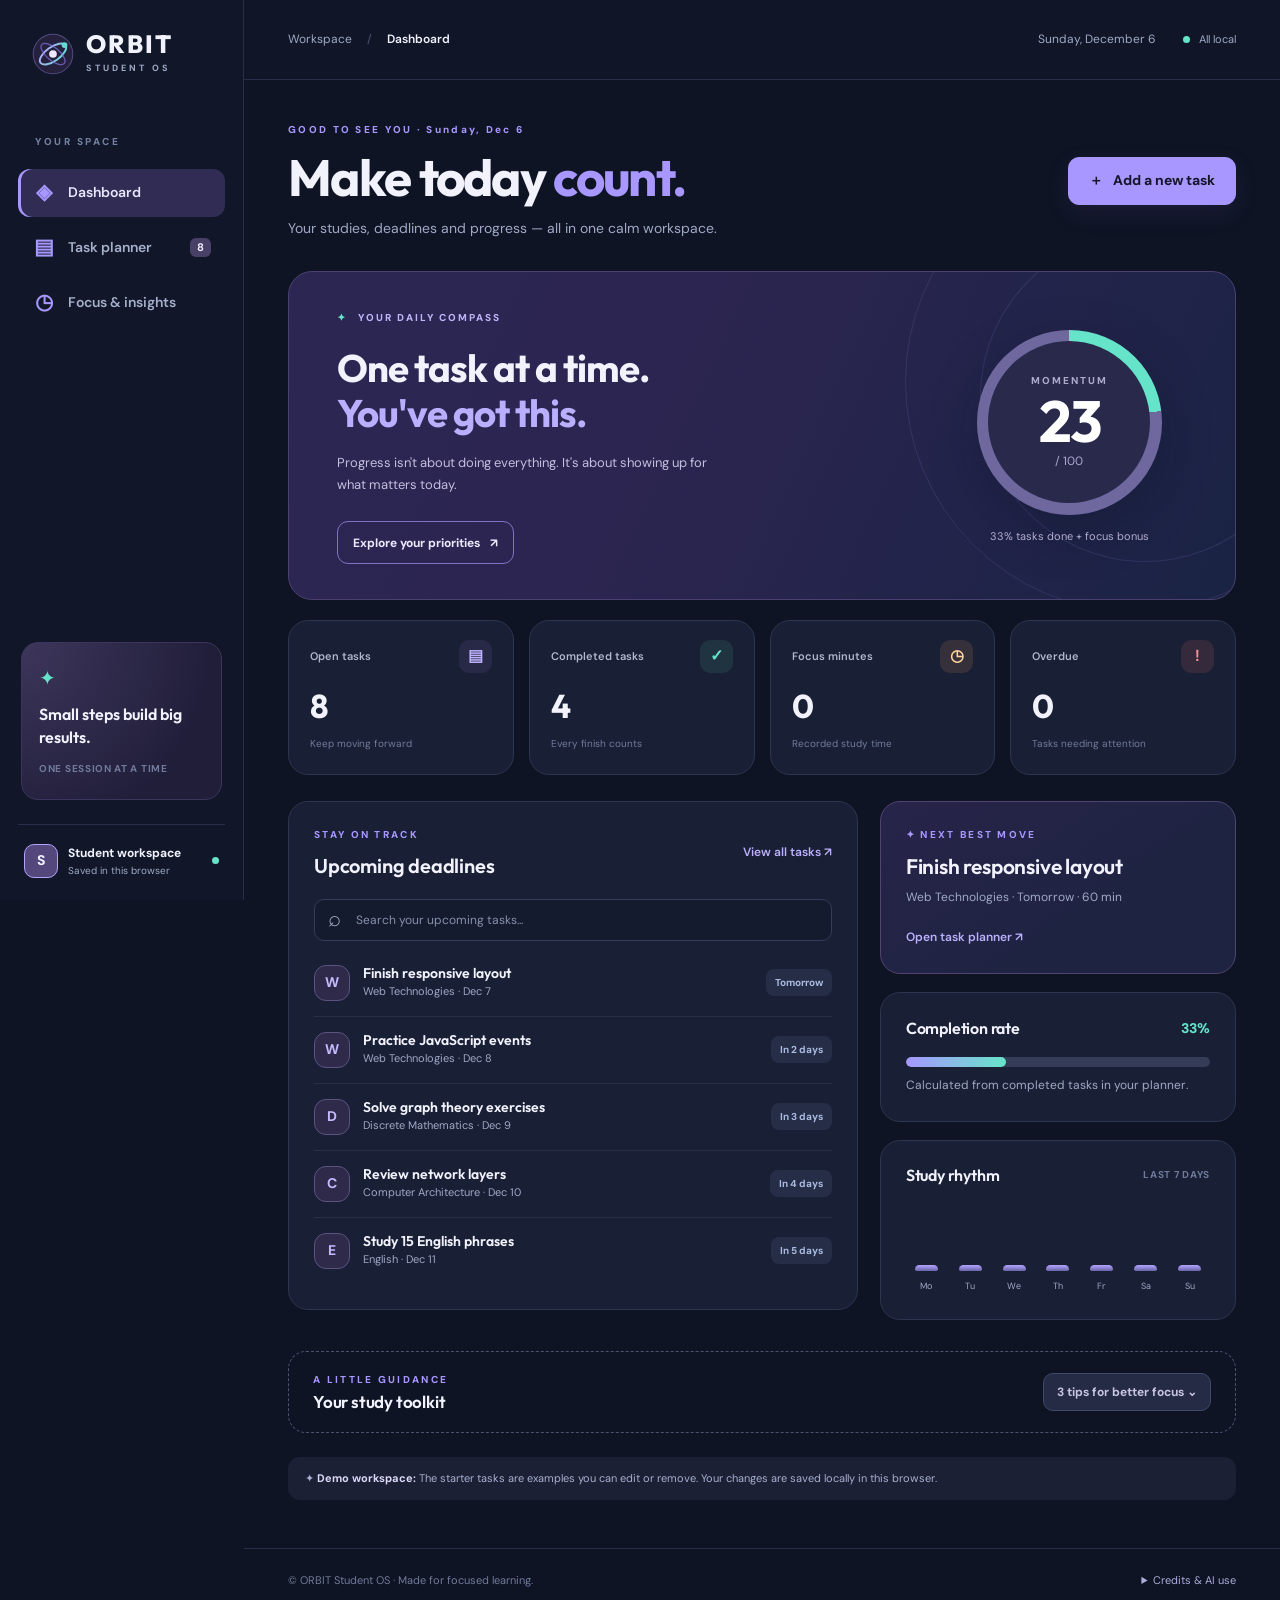
==== index.html @ 2692228f "Initial ORBIT Student OS working version" ====
<!DOCTYPE html>
<html lang="en">
<head>
  <meta charset="UTF-8">
  <meta name="viewport" content="width=device-width, initial-scale=1.0">
  <meta name="description" content="Your personal study dashboard and upcoming deadlines.">
  <title>Dashboard · ORBIT Student OS</title>
  <link rel="icon" href="images/orbit-logo.svg" type="image/svg+xml">
  <link rel="preconnect" href="https://cdn.jsdelivr.net">
  <link href="https://cdn.jsdelivr.net/npm/bootstrap@5.3.3/dist/css/bootstrap.min.css" rel="stylesheet">
  <link rel="stylesheet" href="css/style.css">
</head>
<body data-page="dashboard">
  <div class="app-layout">
    <aside class="sidebar" aria-label="Application sidebar">
      <a class="brand-lockup" href="index.html"><img src="images/orbit-logo.svg" alt="ORBIT planet logo" width="48" height="48"><span><strong>ORBIT</strong><small>STUDENT OS</small></span></a>
      <div class="sidebar-section-label">YOUR SPACE</div>
      <nav aria-label="Main navigation" class="sidebar-nav"><a href="index.html" class="sidebar-link active" aria-current="page"><span class="nav-glyph" aria-hidden="true">◈</span><span>Dashboard</span></a>
<a href="planner.html" class="sidebar-link " ><span class="nav-glyph" aria-hidden="true">▤</span><span>Task planner</span><span class="nav-count" id="navTaskCount">0</span></a>
<a href="focus.html" class="sidebar-link " ><span class="nav-glyph" aria-hidden="true">◷</span><span>Focus & insights</span></a></nav>
      <div class="sidebar-bottom">
        <div class="sidebar-quote"><span class="quote-symbol">✦</span><p>Small steps build big results.</p><span class="muted-tiny">ONE SESSION AT A TIME</span></div>
        <div class="sidebar-user"><span class="avatar">S</span><span><strong>Student workspace</strong><small>Saved in this browser</small></span><span class="online-dot" aria-label="Local workspace"></span></div>
      </div>
    </aside>
    <div class="main-panel">
      <header class="topbar">
        <div class="topbar-breadcrumb">Workspace <span class="breadcrumb-separator">/</span> <strong>Dashboard</strong></div>
        <div class="topbar-right"><span class="topbar-date" id="currentDate"></span><span class="status-dot" aria-hidden="true"></span><span class="status-label">All local</span></div>
      </header>
      <main class="content-shell" id="mainContent">
        
<section class="welcome-row" aria-label="Welcome">
  <div><p class="eyebrow">GOOD TO SEE YOU · <span id="welcomeDate"></span></p><h1>Make today <em>count.</em></h1><p class="section-intro">Your studies, deadlines and progress — all in one calm workspace.</p></div>
  <a class="primary-link" href="planner.html"><span aria-hidden="true">＋</span> Add a new task</a>
</section>
<section class="hero-panel" aria-label="Study momentum">
  <div class="hero-orbit hero-orbit-one" aria-hidden="true"></div><div class="hero-orbit hero-orbit-two" aria-hidden="true"></div>
  <div class="hero-left"><div class="hero-kicker"><span class="tiny-star">✦</span> YOUR DAILY COMPASS</div><h2>One task at a time.<br><span>You've got this.</span></h2><p>Progress isn't about doing everything. It's about showing up for what matters today.</p><a href="#upcomingTasks" class="outline-link js-smooth-scroll" data-target="upcomingTasks">Explore your priorities <span aria-hidden="true">↗</span></a></div>
  <div class="hero-right"><div class="ring-outer" id="momentumRing"><div class="ring-inner"><span class="ring-label">MOMENTUM</span><strong id="momentumText">0</strong><span class="ring-suffix">/ 100</span></div></div><span class="hero-hint" id="momentumCaption">Based on your progress</span></div>
</section>
<section class="stat-grid" aria-label="Study overview">
  <div class="stat-card"><div class="stat-header"><span>Open tasks</span><span class="stat-icon lilac">▤</span></div><strong id="statPending">0</strong><small>Keep moving forward</small></div>
  <div class="stat-card"><div class="stat-header"><span>Completed tasks</span><span class="stat-icon mint">✓</span></div><strong id="statComplete">0</strong><small>Every finish counts</small></div>
  <div class="stat-card"><div class="stat-header"><span>Focus minutes</span><span class="stat-icon peach">◷</span></div><strong id="statMinutes">0</strong><small>Recorded study time</small></div>
  <div class="stat-card"><div class="stat-header"><span>Overdue</span><span class="stat-icon coral">!</span></div><strong id="statOverdue">0</strong><small>Tasks needing attention</small></div>
</section>
<div class="dashboard-grid">
  <section class="panel upcoming-panel" id="upcomingTasks"><div class="panel-heading"><div><p class="eyebrow">STAY ON TRACK</p><h2>Upcoming deadlines</h2></div><a href="planner.html" class="text-link">View all tasks ↗</a></div>
    <label for="dashboardSearch" class="visually-hidden">Search upcoming tasks</label><div class="search-wrap"><span aria-hidden="true">⌕</span><input id="dashboardSearch" type="search" placeholder="Search your upcoming tasks..." autocomplete="off"></div>
    <div class="upcoming-list" id="upcomingList" aria-live="polite"></div>
  </section>
  <div class="dashboard-right">
    <section class="panel recommendation-panel"><p class="eyebrow">✦ NEXT BEST MOVE</p><h2 id="recommendationTitle">Choose your next step</h2><p id="recommendationMeta">Your next priority will appear here.</p><a href="planner.html" class="quiet-link">Open task planner ↗</a></section>
    <section class="panel progress-panel"><div class="panel-heading compact"><h2>Completion rate</h2><span id="completionText" class="accent-text">0%</span></div><div class="meter" role="progressbar" aria-label="Percentage of completed tasks" aria-valuemin="0" aria-valuemax="100" aria-valuenow="0"><div class="meter-fill" id="completionBar"></div></div><p class="helper-text">Calculated from completed tasks in your planner.</p></section>
    <section class="panel weekly-panel"><div class="panel-heading compact"><h2>Study rhythm</h2><span class="muted-tiny">LAST 7 DAYS</span></div><div class="week-activity" id="weekActivity" aria-label="Focus minutes in the past seven days"></div></section>
  </div>
</div>
<section class="tip-section"><div><p class="eyebrow">A LITTLE GUIDANCE</p><h2>Your study toolkit</h2></div><button type="button" class="subtle-button js-tips-toggle" aria-controls="dashboardTips" aria-expanded="false">3 tips for better focus <span aria-hidden="true">⌄</span></button><div class="tips-panel" id="dashboardTips" hidden><p>01 · Choose the most urgent task, not the easiest.</p><p>02 · Work in focused blocks; take short breaks between them.</p><p>03 · Mark tasks complete — the momentum score will change.</p></div></section>
<div class="demo-note">✦ <strong>Demo workspace:</strong> The starter tasks are examples you can edit or remove. Your changes are saved locally in this browser.</div>

      </main>
      <footer class="site-footer">
        <span>© ORBIT Student OS · Made for focused learning.</span>
        <details class="credits"><summary>Credits &amp; AI use</summary><p>Project designed and developed with assistance from ChatGPT (OpenAI). Uses Bootstrap 5 (MIT), jQuery 3.6.1 (MIT), and an original ORBIT SVG logo. All task examples are demo data. No user information is sent to a server.</p></details>
      </footer>
    </div>
  </div>
  <div id="globalToast" class="global-toast" role="status" aria-live="polite" hidden></div>
  <script src="vendor/jquery.min.js"></script>
  <script src="js/data.js"></script>
  <script src="js/storage.js"></script>
  <script src="js/effects.js"></script>
  <script src="js/app.js"></script>
</body>
</html>
---- css/style.css ----
/* ORBIT / Student OS
   Original visual design. Bootstrap provides form component structure, ORBIT styles the UI.
*/
@import url('https://fonts.googleapis.com/css2?family=DM+Sans:wght@400;500;600;700&family=Outfit:wght@400;500;600;700;800&display=swap');
:root {
  --bg: #0f1424; --sidebar: #111729; --surface: #191f34; --surface-2:#202740;
  --line: #2d3550; --line-soft: #272f48; --text:#f1f2fc; --muted:#9fa9c5;
  --muted-2:#707b9b; --lilac:#a797ff; --lilac-2:#7765de; --mint:#66e4c9;
  --coral:#ff939c; --gold:#ffd39d; --blue:#87bcff; --radius:20px;
}
* { box-sizing: border-box; }
html { scroll-behavior: auto; }
body { margin:0; min-width:0; background:var(--bg); color:var(--text); font-family:'DM Sans','Segoe UI',sans-serif; font-size:14px; line-height:1.55; }
button,input,select,textarea { font:inherit; }
button { cursor:pointer; }
button:disabled { cursor:not-allowed; opacity:.5; }
a { color:inherit; }
a:hover { color:var(--lilac); }
a,button,input,select,textarea,summary { -webkit-tap-highlight-color:transparent; }
:focus-visible { outline:3px solid var(--mint) !important; outline-offset:3px !important; }
[hidden] { display:none !important; }
.app-layout { display:grid; grid-template-columns:244px minmax(0,1fr); min-height:100vh; }
.sidebar { position:sticky; top:0; height:100vh; background:var(--sidebar); border-right:1px solid var(--line-soft); display:flex; flex-direction:column; padding:31px 18px 22px; z-index:10; }
.brand-lockup { display:flex; align-items:center; gap:10px; color:var(--text); text-decoration:none; padding:0 12px; }
.brand-lockup img { display:block; width:46px; height:46px; }
.brand-lockup strong { display:block; font:800 25px/1 'Outfit','Segoe UI',sans-serif; letter-spacing:2px; }
.brand-lockup small { display:block; font:700 9px/1.6 'DM Sans',sans-serif; letter-spacing:3px; color:var(--muted); margin-top:4px; }
.sidebar-section-label { color:#7380a0; font-size:10px; font-weight:800; letter-spacing:2.5px; padding:0 17px; margin:57px 0 19px; }
.sidebar-nav { display:flex; flex-direction:column; gap:7px; }
.sidebar-link { width:100%; padding:13px 14px; display:flex; gap:12px; align-items:center; text-decoration:none; border-radius:12px; color:#a6afcb; font-weight:600; transition:color .2s,background .2s; min-height:48px; }
.sidebar-link:hover { background:#20263c; color:var(--text); }
.sidebar-link.active { background:#302c53; color:#ebe6ff; box-shadow:inset 3px 0 0 var(--lilac); }
.nav-glyph { width:24px; font-size:21px; line-height:1; text-align:center; color:var(--lilac); flex-shrink:0; }
.nav-count { margin-left:auto; padding:1px 7px; border-radius:6px; background:#484066; color:#f3efff; font-size:11px; font-weight:700; }
.sidebar-bottom { margin-top:auto; }
.sidebar-quote { border:1px solid #3b355e; background:radial-gradient(circle at 0 0,#3d365b 0, #211e3a 75%); border-radius:17px; padding:20px 17px; margin:0 3px 24px; }
.quote-symbol { font-size:20px; color:var(--mint); }
.sidebar-quote p { margin:9px 0; max-width:145px; font:600 16px/1.4 'Outfit',sans-serif; }
.muted-tiny { color:var(--muted-2); font-size:10px; font-weight:700; letter-spacing:.7px; }
.sidebar-user { display:flex; align-items:center; gap:10px; border-top:1px solid var(--line-soft); padding:19px 6px 0; }
.sidebar-user strong { display:block; font-size:12px; color:var(--text); }
.sidebar-user small { display:block; font-size:10px; color:var(--muted); }
.avatar { flex:0 0 34px; width:34px; height:34px; display:grid; place-items:center; border:1px solid #b2a4fd; border-radius:10px; background:#53477c; font-weight:800; }
.online-dot,.status-dot { width:7px; height:7px; background:var(--mint); border-radius:50%; display:inline-block; }
.online-dot { margin-left:auto; }
.main-panel { display:flex; flex-direction:column; min-width:0; }
.topbar { height:80px; min-height:80px; padding:0 44px; display:flex; align-items:center; justify-content:space-between; gap:20px; border-bottom:1px solid var(--line-soft); background:#101627; }
.topbar-breadcrumb { color:var(--muted); font-size:12px; white-space:nowrap; }
.topbar-breadcrumb strong { color:var(--text); font-weight:600; }
.breadcrumb-separator { margin:0 12px; color:#4e5674; }
.topbar-right { display:flex; align-items:center; gap:9px; color:var(--muted); font-size:12px; white-space:nowrap; }
.topbar-date { margin-right:18px; }
.status-label { font-size:11px; }
.content-shell { padding:42px 44px 48px; width:100%; max-width:1520px; margin:0 auto; flex:1; min-width:0; }
.site-footer { border-top:1px solid var(--line-soft); padding:23px 44px 32px; color:var(--muted-2); font-size:11px; display:flex; justify-content:space-between; align-items:start; gap:24px; }
.credits { max-width:350px; text-align:right; color:var(--muted); }
.credits summary { cursor:pointer; color:#afabdc; }
.credits p { margin:8px 0 0; line-height:1.7; }
h1,h2,h3,h4 { font-family:'Outfit','Segoe UI',sans-serif; }
h1 { font-size:clamp(35px,4vw,51px); letter-spacing:-1.7px; line-height:1.1; font-weight:700; margin:0 0 13px; }
h1 em { font-style:normal; color:var(--lilac); }
h2 { font-size:20px; letter-spacing:-.2px; font-weight:600; margin:0; }
h3 { font-size:16px; }
p { margin-top:0; }
.eyebrow { margin:0 0 12px; color:var(--lilac); font-size:10px; font-weight:800; letter-spacing:2.3px; line-height:1.5; }
.section-intro { color:var(--muted); font-size:14px; max-width:510px; margin:0; }
.welcome-row,.page-heading { display:flex; gap:22px; justify-content:space-between; align-items:center; margin-bottom:31px; }
.primary-link,.secondary-link,.outline-link,.secondary-button { min-height:43px; display:inline-flex; align-items:center; justify-content:center; gap:10px; border-radius:11px; font-weight:700; text-decoration:none; transition:background .17s,transform .17s,border-color .17s; }
.primary-link { background:var(--lilac); color:#15142a; padding:12px 20px; border:1px solid var(--lilac); box-shadow:0 8px 25px #7051c31f; white-space:nowrap; }
.primary-link:hover { background:#c2b8ff; color:#17142b; transform:translateY(-1px); }
.button-as-link { font-size:14px; }
.secondary-link { background:#232944; border:1px solid #3c4465; padding:11px 18px; color:#dad4ff; white-space:nowrap; }
.secondary-link:hover { background:#343052; color:var(--text); }
.hero-panel { position:relative; overflow:hidden; border:1px solid #4c4072; border-radius:24px; background:linear-gradient(115deg,#2c2652 0%,#2c2551 38%,#1a2344 100%); min-height:306px; display:flex; align-items:center; justify-content:space-between; padding:38px 56px 35px 48px; isolation:isolate; }
.hero-orbit { position:absolute; border:1px solid #a391f523; border-radius:50%; pointer-events:none; z-index:-1; }
.hero-orbit-one { width:460px; height:460px; right:-130px; top:-120px; }
.hero-orbit-two { width:330px; height:330px; right:-75px; top:-40px; transform:rotate(35deg); }
.hero-kicker { color:#bfb4fa; font-size:10px; font-weight:800; letter-spacing:2px; margin-bottom:21px; }
.tiny-star { color:var(--mint); margin-right:7px; }
.hero-left { max-width:550px; padding-right:20px; }
.hero-left h2 { font-size:clamp(27px,3vw,41px); line-height:1.17; letter-spacing:-1px; font-weight:700; }
.hero-left h2 span { color:#baafff; }
.hero-left p { max-width:390px; color:#c4bfdf; margin:16px 0 25px; font-size:13px; line-height:1.7; }
.outline-link { border:1px solid #8071c3; padding:10px 15px; color:#eee9ff; font-size:12px; }
.outline-link:hover { border-color:#c2b8ff; background:#ffffff13; color:white; }
.hero-right { display:flex; flex-direction:column; align-items:center; gap:13px; min-width:220px; }
.ring-outer { --progress:0%; width:185px; aspect-ratio:1; border-radius:50%; display:grid; place-items:center; background:conic-gradient(var(--mint) var(--progress), #6f689f 0); box-shadow:0 16px 50px #080e2145; }
.ring-inner { background:#28294b; width:162px; aspect-ratio:1; border-radius:50%; display:flex; flex-direction:column; align-items:center; justify-content:center; }
.ring-label { font-size:10px; letter-spacing:2px; font-weight:800; color:#adaaca; }
.ring-inner strong { font:700 58px/1.1 'Outfit',sans-serif; letter-spacing:-2px; color:#fff; }
.ring-suffix { font-size:12px; color:#aca7cf; }
.hero-hint { color:#b2adcf; font-size:11px; text-align:center; }
.stat-grid { display:grid; grid-template-columns:repeat(4,minmax(0,1fr)); gap:15px; margin:20px 0 26px; }
.stat-card,.panel,.mini-stat { border:1px solid var(--line); background:var(--surface); border-radius:var(--radius); }
.stat-card { padding:19px 21px 20px; min-height:147px; }
.stat-header { color:#b0b7ce; display:flex; justify-content:space-between; align-items:center; gap:8px; font-size:11px; font-weight:600; }
.stat-icon { flex:0 0 33px; width:33px; height:33px; border-radius:10px; display:grid; place-items:center; font-size:16px; }
.stat-icon.lilac { color:#beb2ff; background:#53457842; }
.stat-icon.mint { color:var(--mint); background:#326c6145; }
.stat-icon.peach { color:var(--gold); background:#7759474f; }
.stat-icon.coral { color:var(--coral); background:#77454c4b; }
.stat-card strong { display:block; font:700 33px/1.2 'Outfit',sans-serif; margin:14px 0 5px; }
.stat-card small { color:var(--muted-2); font-size:10px; }
.dashboard-grid { display:grid; grid-template-columns:minmax(0,1.6fr) minmax(265px,1fr); gap:22px; align-items:start; }
.panel { padding:25px; min-width:0; }
.panel-heading { display:flex; justify-content:space-between; gap:15px; align-items:center; margin-bottom:21px; }
.panel-heading.compact { margin-bottom:17px; }
.panel-heading.compact h2 { font-size:16px; }
.text-link,.quiet-link { color:#bcb0ff; font-size:12px; font-weight:600; text-decoration:none; white-space:nowrap; }
.text-link:hover,.quiet-link:hover { color:#e4ddff; }
.search-wrap { position:relative; margin-bottom:9px; }
.search-wrap span { position:absolute; top:9px; left:14px; font-size:22px; color:var(--muted); line-height:1; }
.search-wrap input { background:#141b2e; border:1px solid #333d5a; color:var(--text); border-radius:10px; height:42px; width:100%; padding:0 14px 0 41px; outline:none; font-size:12px; }
.search-wrap input::placeholder { color:#8690ac; }
.search-wrap input:focus { border-color:var(--lilac); }
.upcoming-row { display:flex; align-items:center; gap:13px; padding:15px 0; border-bottom:1px solid var(--line-soft); }
.upcoming-row:last-child { border-bottom:none; }
.upcoming-symbol { flex:0 0 36px; height:36px; border:1px solid #5b5382; background:#302a4a; color:#c5baff; border-radius:12px; display:grid; place-items:center; font-weight:700; }
.upcoming-copy { flex:1; min-width:0; }
.upcoming-name { margin:0 0 1px; font-size:14px; font-weight:600; overflow-wrap:anywhere; }
.upcoming-meta { margin:0; font-size:11px; color:var(--muted); }
.due-pill { flex-shrink:0; color:#acbce1; background:#252d47; font-size:10px; padding:6px 9px; border-radius:8px; font-weight:700; white-space:nowrap; }
.due-pill.due-soon { color:#ffd0b4; background:#4d3541; }
.dashboard-right { display:grid; gap:18px; }
.recommendation-panel { background:linear-gradient(145deg,#27244a,#1d2340 76%); border-color:#514370; }
.recommendation-panel h2 { font-size:21px; overflow-wrap:anywhere; }
.recommendation-panel p:not(.eyebrow) { margin:9px 0 20px; color:var(--muted); font-size:12px; }
.accent-text { color:var(--mint); font-weight:800; }
.meter { height:10px; width:100%; background:#353c58; border-radius:12px; overflow:hidden; }
.meter-fill { height:100%; background:linear-gradient(90deg,var(--lilac),var(--mint)); width:0; border-radius:12px; transition:width .35s; }
.helper-text { color:var(--muted); font-size:12px; line-height:1.65; margin:9px 0 0; }
.week-activity { display:flex; align-items:end; height:92px; gap:11px; padding:6px 4px 0; }
.week-column { display:flex; align-items:center; justify-content:end; flex-direction:column; flex:1; height:100%; gap:9px; min-width:0; }
.week-bar { background:linear-gradient(180deg,#b3a4ff,#6b64a8); width:min(23px,100%); border-radius:5px 5px 2px 2px; min-height:6px; flex-shrink:0; }
.week-label { font-size:9px; color:var(--muted); }
.tip-section { margin:31px 0 0; border:1px dashed #4d5275; padding:20px 24px; border-radius:18px; display:flex; flex-wrap:wrap; justify-content:space-between; align-items:center; gap:15px; }
.tip-section h2 { font-size:17px; }
.tip-section .eyebrow { margin-bottom:5px; }
.subtle-button,.ghost-button { border:1px solid #40496a; color:#c7c5df; background:#252b45; border-radius:10px; padding:9px 13px; font-size:12px; font-weight:700; }
.subtle-button:hover,.ghost-button:hover { background:#363b5b; color:var(--text); border-color:#6f6797; }
.tips-panel { display:none; flex:1 0 100%; border-top:1px solid var(--line); padding-top:14px; color:var(--muted); }
.tips-panel p { margin:4px 0; font-size:12px; }
.demo-note { color:#a8afd0; background:#1b2034; border-radius:12px; font-size:11px; padding:13px 17px; margin-top:24px; }
.demo-note strong { color:#dcd8fa; }
/* Planner */
.page-heading { margin-bottom:29px; }
.mini-stat-grid { display:grid; grid-template-columns:repeat(3,1fr); gap:16px; margin-bottom:23px; }
.mini-stat { padding:15px 21px; display:flex; justify-content:space-between; align-items:center; }
.mini-stat span { font-size:12px; color:var(--muted); }
.mini-stat strong { font:700 28px 'Outfit',sans-serif; }
.planner-layout { display:grid; grid-template-columns:minmax(0,1.65fr) minmax(305px,.95fr); align-items:start; gap:22px; }
.planner-list-panel,.task-form-panel { padding:24px; }
.counter-label { background:#292c4c; color:#d1c9ff; padding:6px 10px; border-radius:8px; font-size:11px; white-space:nowrap; }
.filter-grid { display:grid; grid-template-columns:repeat(3,minmax(0,1fr)); gap:12px; }
.filter-field { min-width:0; }
.filter-field label { display:block; font-size:11px; font-weight:700; color:#b7bfd7; margin-bottom:5px; }
.filter-field:last-child { grid-column:auto; }
.filter-search { grid-column:1 / -1; grid-row:auto; }
.filter-search input { height:43px; min-height:43px; }
.form-control,.form-select { background-color:#151c2f; color:#f0f2ff; border:1px solid #38415f; border-radius:10px; padding:10px 12px; min-height:43px; font-size:12px; box-shadow:none; }
.form-control::placeholder { color:#7f8aa9; opacity:1; }
.form-control:focus,.form-select:focus { background:#192038; border-color:#a99aff; box-shadow:0 0 0 3px #b2a0ff23; color:#fff; }
.form-select { background-color:#151c2f; color-scheme:dark; }
.form-select option { color:#fff; background:#182039; }
.form-control[type=date] { color-scheme:dark; }
.form-control.is-invalid,.form-select.is-invalid { border-color:var(--coral); background-image:none; padding-right:12px; }
.filters-footer { display:flex; flex-wrap:wrap; justify-content:space-between; gap:10px; margin:15px 0 19px; }
.task-grid { display:grid; grid-template-columns:repeat(2,minmax(0,1fr)); gap:13px; }
.task-card { display:flex; flex-direction:column; min-width:0; padding:17px; border:1px solid #333c59; border-radius:15px; background:#1d253b; transition:transform .18s,border-color .18s; }
.task-card:hover { border-color:#63588e; transform:translateY(-2px); }
.task-card.task-done { opacity:.78; }
.task-card.task-done .task-title { text-decoration:line-through; text-decoration-color:#aaa1cc; }
.task-top { display:flex; justify-content:space-between; gap:7px; align-items:start; flex-wrap:wrap; margin-bottom:11px; }
.task-badge { border-radius:7px; font-size:10px; font-weight:700; padding:4px 7px; }
.subject-tag { color:#c9c4fa; background:#393452; }
.priority-high { color:#ffc2c9; background:#59373e; }
.priority-medium { color:#ffdeaa; background:#584936; }
.priority-low { color:#a6f0dc; background:#2f594d; }
.task-title { font-size:16px; font-weight:600; overflow-wrap:anywhere; margin:0 0 7px; line-height:1.36; }
.task-note { color:var(--muted); font-size:11px; margin:0 0 17px; overflow-wrap:anywhere; }
.task-details { margin-top:auto; display:flex; flex-direction:column; gap:5px; color:var(--muted); font-size:11px; }
.urgent-date { color:var(--coral); }
.task-buttons { display:flex; gap:6px; flex-wrap:wrap; margin-top:15px; padding-top:13px; border-top:1px solid #384159; }
.mini-button { background:#292f4b; color:#d4d4ec; border:1px solid #424a69; font-size:10px; font-weight:700; border-radius:7px; padding:6px 8px; }
.mini-button:hover { background:#3f4261; color:#fff; }
.mini-button.mini-danger { color:#ffbeca; }
.mini-button.mini-danger:hover { background:#5a3948; }
.empty-state { color:var(--muted); font-size:12px; padding:15px 0; margin:0; }
.empty-message { margin-top:10px; padding:55px 15px; text-align:center; border:1px dashed #525b79; border-radius:15px; }
.empty-message > span { font-size:38px; color:var(--lilac); }
.empty-message h3 { font-size:19px; }
.empty-message p { color:var(--muted); font-size:12px; }
.task-form-panel { position:sticky; top:15px; }
.task-form-panel h2 { font-size:22px; }
.task-form-panel .helper-text { margin-bottom:18px; }
.form-group { margin-bottom:12px; min-width:0; }
.form-label { display:block; color:#d9ddf0; margin-bottom:5px; font-size:11px; font-weight:700; }
.required { color:#fdaab3; }
.field-error { min-height:2px; margin-top:4px; color:#ffa9b5; font-size:10px; line-height:1.4; }
.form-split { display:grid; grid-template-columns:1fr 1fr; gap:11px; }
textarea.form-control { resize:vertical; min-height:70px; }
.form-disclaimer { color:var(--muted-2); font-size:10px; margin:0 0 14px; }
.form-submit { border:0; width:100%; }
.form-cancel { width:100%; margin-top:9px; }
.form-status { color:var(--mint); font-size:11px; font-weight:700; margin-top:10px; line-height:1.5; }
/* Focus */
.focus-layout { display:grid; grid-template-columns:minmax(0,1.7fr) minmax(260px,1fr); gap:20px; align-items:stretch; }
.focus-timer-panel { padding:25px 33px 27px; }
.focus-live { color:#b8bed6; font-size:10px; letter-spacing:.5px; font-weight:700; display:flex; align-items:center; gap:7px; }
.preset-row { display:flex; flex-wrap:wrap; justify-content:center; gap:9px; margin:30px auto 17px; }
.preset-button { background:#242d48; border:1px solid #424c6d; color:#acb9d4; padding:8px 12px; font-size:11px; border-radius:10px; font-weight:700; }
.preset-button:hover { color:#fff; background:#353a5d; }
.preset-button.active { background:#453863; color:#e4dfff; border-color:#ab9dfe; }
.timer-circle { position:relative; width:min(295px,85%); margin:10px auto 4px; aspect-ratio:1; display:grid; place-items:center; }
.timer-svg { width:100%; height:100%; overflow:visible; transform:rotate(-90deg); }
.timer-track { fill:none; stroke:#373a59; stroke-width:10; }
.timer-progress { fill:none; stroke:var(--mint); stroke-width:10; stroke-linecap:round; transition:stroke-dashoffset .2s; }
.timer-digits { position:absolute; display:flex; align-items:center; flex-direction:column; justify-content:center; }
.timer-digits strong { color:#fff; font:700 clamp(43px,5vw,63px)/1.25 'Outfit',sans-serif; letter-spacing:1px; }
.timer-digits>span:last-child { color:#adb8d1; font-size:11px; }
.timer-status { color:#aeb9d1; text-align:center; font-size:12px; min-height:19px; margin:5px auto 15px; }
.timer-actions { display:flex; justify-content:center; flex-wrap:wrap; gap:9px; }
.timer-actions .primary-link { min-width:135px; }
.secondary-button { color:#e0dff2; padding:10px 16px; border:1px solid #444e70; background:#2a304c; }
.secondary-button:hover { background:#3d4465; color:#fff; }
.fine-print { text-align:center; color:var(--muted-2); font-size:10px; max-width:430px; margin:17px auto 0; }
.focus-side { display:grid; gap:18px; }
.focus-motivation { background:radial-gradient(circle at 100% 0%,#4b3b6b,#282347 80%); border-color:#554474; }
.focus-motivation .tiny-star { font-size:30px; display:block; margin:0 0 10px; }
.focus-motivation h2 { max-width:250px; font-size:29px; line-height:1.18; }
.focus-motivation p:last-child { font-size:12px; color:#d1c6e3; margin:14px 0 0; }
.focus-summary .eyebrow { margin-bottom:13px; }
.summary-line { display:flex; justify-content:space-between; align-items:center; gap:10px; border-bottom:1px solid var(--line-soft); padding:10px 0; }
.summary-line:last-child { border-bottom:0; }
.summary-line span { color:#b5bfdb; font-size:11px; }
.summary-line strong { color:#eae6ff; font:700 18px 'Outfit',sans-serif; }
.focus-bottom { display:grid; grid-template-columns:minmax(0,1.5fr) minmax(260px,1fr); gap:20px; margin-top:20px; }
.focus-chart { height:204px; display:grid; grid-template-columns:repeat(7,minmax(0,1fr)); gap:12px; align-items:stretch; margin-top:17px; }
.chart-column { height:100%; min-width:0; display:flex; flex-direction:column; gap:8px; align-items:center; }
.chart-value { font-size:10px; color:#bcc4dc; }
.chart-bar-container { display:flex; align-items:end; justify-content:center; flex:1; width:100%; border-bottom:1px solid #3f4969; }
.chart-bar { background:linear-gradient(180deg,#b6a8ff,#7668d7); border-radius:7px 7px 0 0; width:min(40px,65%); min-height:5px; transition:height .2s; }
.chart-day { font-size:10px; color:#aab6ce; }
.session-list { margin:0; padding:0; list-style:none; }
.session-item { display:flex; justify-content:space-between; padding:12px 0; border-bottom:1px solid var(--line-soft); gap:10px; }
.session-item:last-child { border-bottom:0; }
.session-info { display:flex; flex-direction:column; }
.session-info strong { font-size:12px; }
.session-info span { color:var(--muted); font-size:10px; }
.session-check { color:var(--mint); font-weight:800; }
/* Jquery feedback toast */
.global-toast { position:fixed; right:22px; bottom:22px; z-index:100; max-width:min(390px,calc(100vw - 44px)); padding:14px 20px; border-radius:13px; color:#f6f8ff; box-shadow:0 10px 38px #0009; font-size:13px; font-weight:700; }
.toast-success { background:#295c52; border:1px solid #59c9aa; }
.toast-error { background:#633846; border:1px solid #fda5b2; }
@media(max-width:1160px) {
 .app-layout { grid-template-columns:215px minmax(0,1fr); }
 .topbar { padding:0 25px; }
 .content-shell { padding:32px 25px 40px; }
 .site-footer { padding-left:25px; padding-right:25px; }
 .hero-panel { padding:35px; }
 .hero-right { min-width:170px; }
 .ring-outer { width:157px; }
 .ring-inner { width:138px; }
 .ring-inner strong { font-size:49px; }
 .stat-card { padding:16px 13px; }
 .stat-header { font-size:10px; }
 .planner-layout { grid-template-columns:minmax(0,1fr) minmax(275px,.9fr); }
 .task-grid { grid-template-columns:1fr; }
}
@media(max-width:860px) {
 .app-layout { grid-template-columns:minmax(0,1fr); }
 .sidebar { position:relative; height:auto; padding:14px 20px 10px; border-right:0; border-bottom:1px solid var(--line); }
 .brand-lockup { padding:0; }
 .brand-lockup img { width:40px; height:40px; }
 .brand-lockup strong { font-size:21px; }
 .brand-lockup small { font-size:8px; }
 .sidebar-section-label,.sidebar-bottom { display:none; }
 .sidebar-nav { flex-direction:row; overflow-x:auto; margin-top:12px; scrollbar-width:thin; gap:5px; padding-bottom:4px; }
 .sidebar-link { flex:1 0 auto; width:auto; min-height:39px; padding:7px 12px; gap:7px; border-radius:8px; font-size:12px; }
 .sidebar-link.active { box-shadow:inset 0 -2px 0 var(--lilac); }
 .nav-glyph { width:18px; font-size:17px; }
 .topbar { height:53px; min-height:53px; }
 .content-shell { padding-top:27px; }
 .dashboard-grid,.planner-layout,.focus-layout,.focus-bottom { grid-template-columns:minmax(0,1fr); }
 .task-grid { grid-template-columns:repeat(2,minmax(0,1fr)); }
 .task-form-panel { position:static; }
 .dashboard-right { grid-template-columns:repeat(2,minmax(0,1fr)); }
 .dashboard-right .recommendation-panel { grid-column:1 / -1; }
 .focus-side { grid-template-columns:repeat(2,minmax(0,1fr)); }
 .panel { padding:20px; }
}
@media(max-width:600px) {
 .sidebar { padding:12px 15px 8px; }
 .sidebar-link { font-size:11px; padding:8px 9px; }
 .nav-count { padding:0 5px; }
 .topbar { padding:0 17px; }
 .topbar-date { display:none; }
 .content-shell { padding:22px 15px 32px; }
 .welcome-row,.page-heading { flex-direction:column; align-items:flex-start; gap:19px; margin-bottom:24px; }
 .welcome-row .primary-link,.page-heading .primary-link { width:100%; }
 h1 { font-size:36px; }
 .hero-panel { padding:27px 24px 29px; flex-direction:column; align-items:start; gap:28px; }
 .hero-left { padding:0; }
 .hero-left h2 { font-size:31px; }
 .hero-right { width:100%; }
 .ring-outer { width:145px; }
 .ring-inner { width:127px; }
 .ring-inner strong { font-size:43px; }
 .stat-grid { grid-template-columns:repeat(2,minmax(0,1fr)); gap:11px; }
 .stat-card { min-height:121px; }
 .stat-card strong { font-size:28px; }
 .dashboard-right,.focus-side,.mini-stat-grid { grid-template-columns:minmax(0,1fr); }
 .dashboard-right .recommendation-panel { grid-column:auto; }
 .mini-stat-grid { gap:9px; }
 .mini-stat { padding:10px 15px; }
 .task-grid { grid-template-columns:minmax(0,1fr); }
 .filter-grid { grid-template-columns:repeat(2,minmax(0,1fr)); }
 .filter-search { grid-column:1 / -1; grid-row:auto; }
 .filter-field:last-child { grid-column:auto; }
 .filter-search input { height:43px; }
 .upcoming-row { gap:9px; }
 .upcoming-symbol { flex-basis:31px; height:31px; }
 .upcoming-name { font-size:12px; }
 .due-pill { font-size:9px; padding:5px; }
 .focus-timer-panel { padding:20px 14px; }
 .focus-timer-panel .panel-heading { align-items:flex-start; }
 .focus-live { font-size:9px; }
 .preset-button { padding:7px 8px; }
 .timer-circle { width:min(280px,90%); }
 .focus-chart { gap:5px; }
 .tip-section { padding:18px; }
 .site-footer { flex-direction:column; padding:20px 15px 25px; gap:10px; }
 .credits { text-align:left; }
}
@media(prefers-reduced-motion:reduce) { *,*::before,*::after { scroll-behavior:auto !important; transition-duration:.01ms !important; animation-duration:.01ms !important; } }
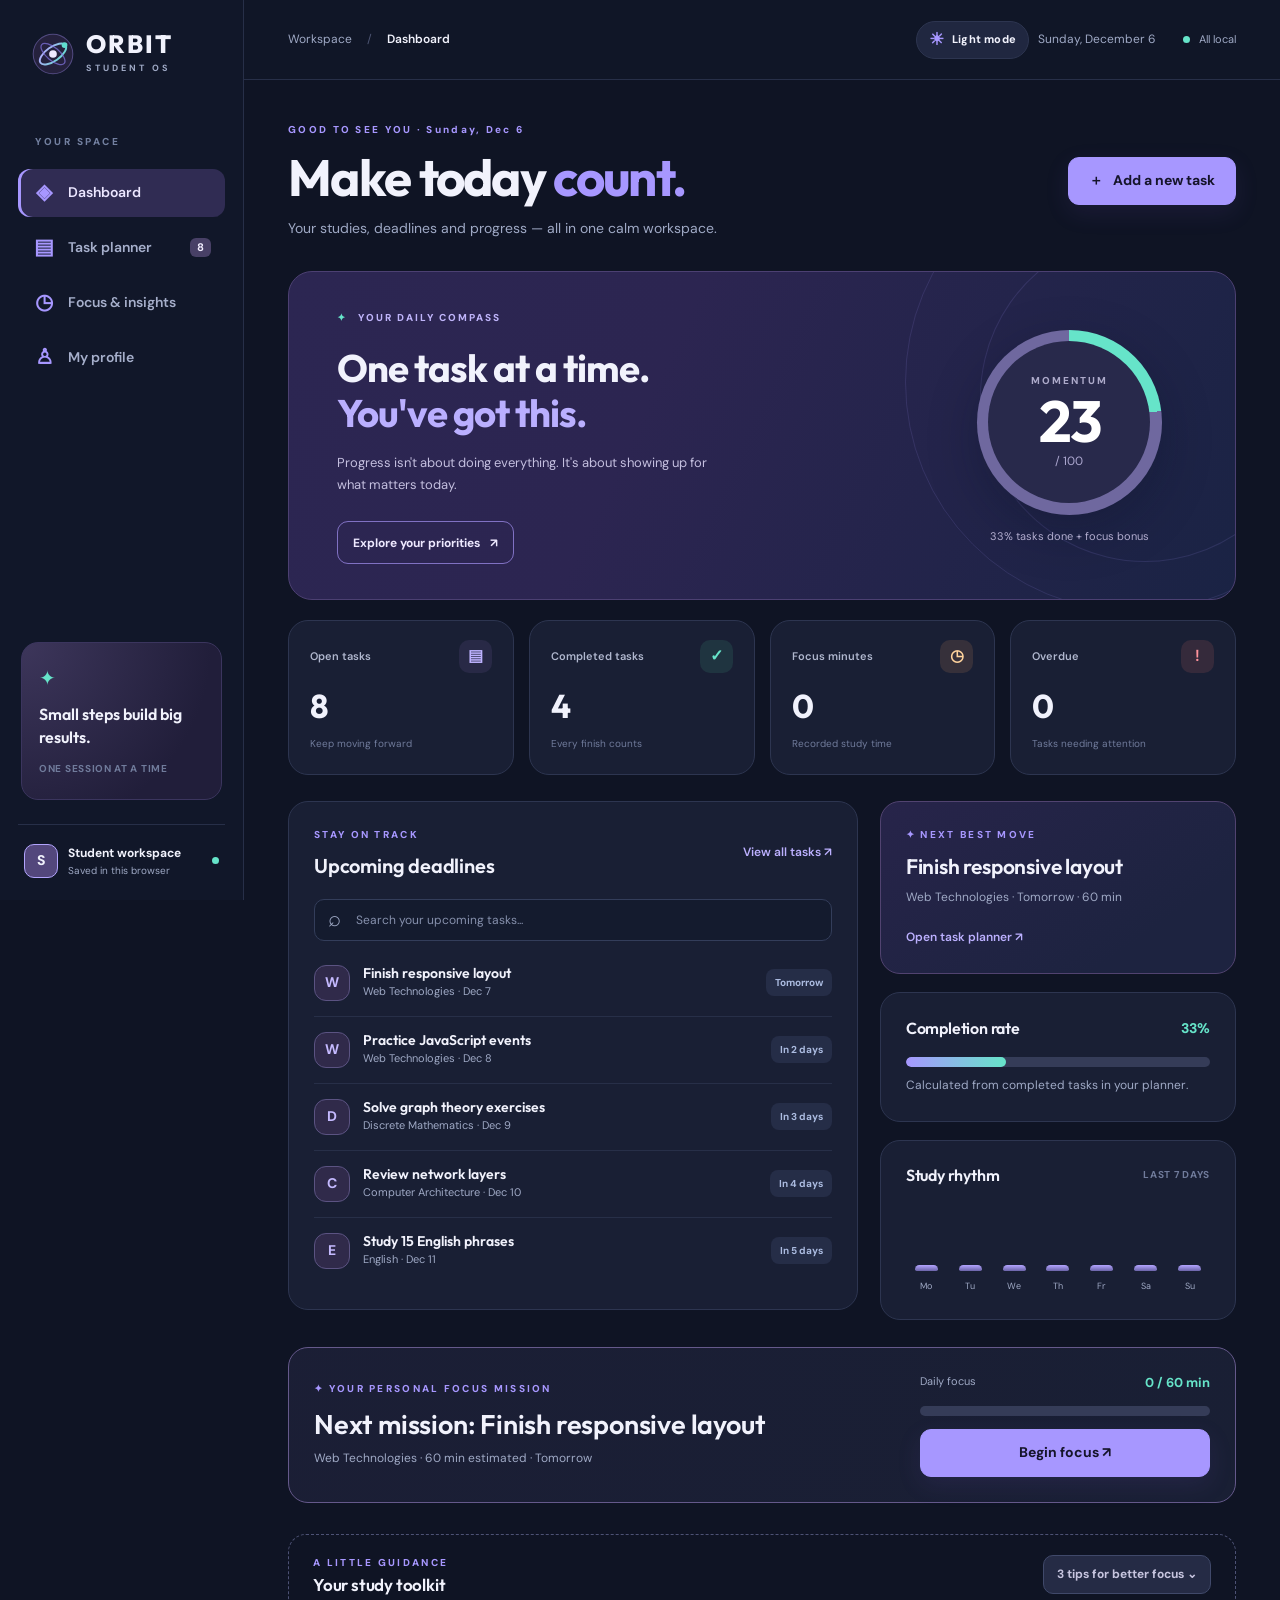
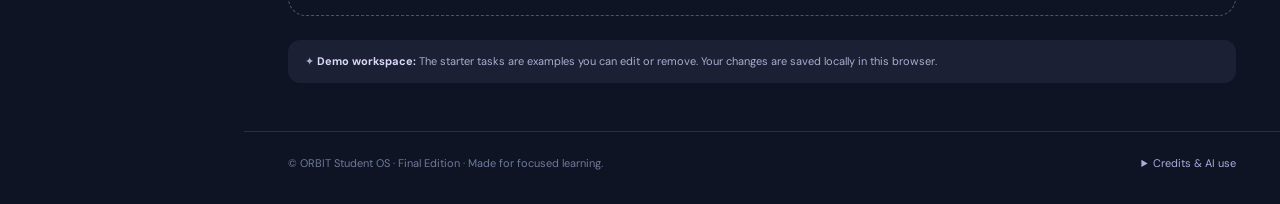
==== commit e29a9293: "Upgrade ORBIT to Final Edition" ====
--- a/index.html
+++ b/index.html
@@ -8,30 +8,33 @@
   <link rel="icon" href="images/orbit-logo.svg" type="image/svg+xml">
   <link rel="preconnect" href="https://cdn.jsdelivr.net">
   <link href="https://cdn.jsdelivr.net/npm/bootstrap@5.3.3/dist/css/bootstrap.min.css" rel="stylesheet">
+  <script src="js/theme-init.js"></script>
   <link rel="stylesheet" href="css/style.css">
+  <link rel="stylesheet" href="css/final.css">
 </head>
 <body data-page="dashboard">
+  <a class="skip-link" href="#mainContent">Skip to main content</a>
   <div class="app-layout">
     <aside class="sidebar" aria-label="Application sidebar">
       <a class="brand-lockup" href="index.html"><img src="images/orbit-logo.svg" alt="ORBIT planet logo" width="48" height="48"><span><strong>ORBIT</strong><small>STUDENT OS</small></span></a>
       <div class="sidebar-section-label">YOUR SPACE</div>
       <nav aria-label="Main navigation" class="sidebar-nav"><a href="index.html" class="sidebar-link active" aria-current="page"><span class="nav-glyph" aria-hidden="true">◈</span><span>Dashboard</span></a>
 <a href="planner.html" class="sidebar-link " ><span class="nav-glyph" aria-hidden="true">▤</span><span>Task planner</span><span class="nav-count" id="navTaskCount">0</span></a>
-<a href="focus.html" class="sidebar-link " ><span class="nav-glyph" aria-hidden="true">◷</span><span>Focus & insights</span></a></nav>
+<a href="focus.html" class="sidebar-link " ><span class="nav-glyph" aria-hidden="true">◷</span><span>Focus & insights</span></a><a href="profile.html" class="sidebar-link"><span class="nav-glyph" aria-hidden="true">♙</span><span>My profile</span></a></nav>
       <div class="sidebar-bottom">
         <div class="sidebar-quote"><span class="quote-symbol">✦</span><p>Small steps build big results.</p><span class="muted-tiny">ONE SESSION AT A TIME</span></div>
-        <div class="sidebar-user"><span class="avatar">S</span><span><strong>Student workspace</strong><small>Saved in this browser</small></span><span class="online-dot" aria-label="Local workspace"></span></div>
+        <div class="sidebar-user"><span class="avatar" id="workspaceAvatar">S</span><span><strong id="workspaceName">Student workspace</strong><small>Saved in this browser</small></span><span class="online-dot" aria-label="Local workspace"></span></div>
       </div>
     </aside>
     <div class="main-panel">
       <header class="topbar">
         <div class="topbar-breadcrumb">Workspace <span class="breadcrumb-separator">/</span> <strong>Dashboard</strong></div>
-        <div class="topbar-right"><span class="topbar-date" id="currentDate"></span><span class="status-dot" aria-hidden="true"></span><span class="status-label">All local</span></div>
+        <div class="topbar-right"><button type="button" id="themeToggle" class="theme-toggle" aria-label="Switch to light mode" aria-pressed="false"><span class="theme-symbol" aria-hidden="true">☀</span><span class="theme-copy">Light mode</span></button><span class="topbar-date" id="currentDate"></span><span class="status-dot" aria-hidden="true"></span><span class="status-label">All local</span></div>
       </header>
       <main class="content-shell" id="mainContent">
         
 <section class="welcome-row" aria-label="Welcome">
-  <div><p class="eyebrow">GOOD TO SEE YOU · <span id="welcomeDate"></span></p><h1>Make today <em>count.</em></h1><p class="section-intro">Your studies, deadlines and progress — all in one calm workspace.</p></div>
+  <div><p class="eyebrow">GOOD TO SEE YOU · <span id="welcomeDate"></span></p><h1>Make today<em> count.</em><span id="greetingName" class="greeting-name"></span></h1><p class="section-intro">Your studies, deadlines and progress — all in one calm workspace.</p></div>
   <a class="primary-link" href="planner.html"><span aria-hidden="true">＋</span> Add a new task</a>
 </section>
 <section class="hero-panel" aria-label="Study momentum">
@@ -56,21 +59,24 @@
     <section class="panel weekly-panel"><div class="panel-heading compact"><h2>Study rhythm</h2><span class="muted-tiny">LAST 7 DAYS</span></div><div class="week-activity" id="weekActivity" aria-label="Focus minutes in the past seven days"></div></section>
   </div>
 </div>
+<section class="panel mission-panel" aria-label="Your next focus mission"><div><p class="eyebrow">✦ YOUR PERSONAL FOCUS MISSION</p><h2 id="missionTitle">A little focus goes a long way.</h2><p class="helper-text" id="missionDetail">Choose your next task and begin a focused session.</p></div><div class="mission-right"><div class="mission-goal">Daily focus <strong id="missionGoalText">0 / 60 min</strong></div><div class="meter" role="progressbar" aria-label="Daily focus progress" id="missionGoalMeter" aria-valuemin="0" aria-valuemax="100" aria-valuenow="0"><div class="meter-fill" id="missionGoalBar"></div></div><a href="focus.html" id="missionFocusLink" class="primary-link">Begin focus ↗</a></div></section>
 <section class="tip-section"><div><p class="eyebrow">A LITTLE GUIDANCE</p><h2>Your study toolkit</h2></div><button type="button" class="subtle-button js-tips-toggle" aria-controls="dashboardTips" aria-expanded="false">3 tips for better focus <span aria-hidden="true">⌄</span></button><div class="tips-panel" id="dashboardTips" hidden><p>01 · Choose the most urgent task, not the easiest.</p><p>02 · Work in focused blocks; take short breaks between them.</p><p>03 · Mark tasks complete — the momentum score will change.</p></div></section>
 <div class="demo-note">✦ <strong>Demo workspace:</strong> The starter tasks are examples you can edit or remove. Your changes are saved locally in this browser.</div>
 
       </main>
       <footer class="site-footer">
-        <span>© ORBIT Student OS · Made for focused learning.</span>
-        <details class="credits"><summary>Credits &amp; AI use</summary><p>Project designed and developed with assistance from ChatGPT (OpenAI). Uses Bootstrap 5 (MIT), jQuery 3.6.1 (MIT), and an original ORBIT SVG logo. All task examples are demo data. No user information is sent to a server.</p></details>
+        <span>© ORBIT Student OS · Final Edition · Made for focused learning.</span>
+        <details class="credits"><summary>Credits &amp; AI use</summary><p>Project developed with assistance from ChatGPT (OpenAI). Uses Bootstrap 5 (MIT), jQuery 3.6.1 (MIT), Google Fonts and the original ORBIT SVG logo. All task examples are demo data. No user information is sent to a server.</p></details>
       </footer>
     </div>
   </div>
+  <dialog id="appConfirmDialog" class="orbit-dialog" aria-labelledby="confirmTitle" aria-describedby="confirmMessage"><div class="dialog-orbit" aria-hidden="true">✦</div><h2 id="confirmTitle">Please confirm</h2><p id="confirmMessage"></p><div class="dialog-actions"><button type="button" class="secondary-button" id="confirmCancel">Keep as it is</button><button type="button" class="primary-link button-as-link" id="confirmAccept">Confirm</button></div></dialog>
   <div id="globalToast" class="global-toast" role="status" aria-live="polite" hidden></div>
   <script src="vendor/jquery.min.js"></script>
   <script src="js/data.js"></script>
   <script src="js/storage.js"></script>
   <script src="js/effects.js"></script>
+  <script src="js/ui.js"></script>
   <script src="js/app.js"></script>
 </body>
 </html>
--- a/css/style.css
+++ b/css/style.css
@@ -151,7 +151,7 @@
 .planner-layout { display:grid; grid-template-columns:minmax(0,1.65fr) minmax(305px,.95fr); align-items:start; gap:22px; }
 .planner-list-panel,.task-form-panel { padding:24px; }
 .counter-label { background:#292c4c; color:#d1c9ff; padding:6px 10px; border-radius:8px; font-size:11px; white-space:nowrap; }
-.filter-grid { display:grid; grid-template-columns:repeat(3,minmax(0,1fr)); gap:12px; }
+.filter-grid { display:grid; grid-template-columns:repeat(2,minmax(0,1fr)); gap:12px; }
 .filter-field { min-width:0; }
 .filter-field label { display:block; font-size:11px; font-weight:700; color:#b7bfd7; margin-bottom:5px; }
 .filter-field:last-child { grid-column:auto; }
@@ -333,3 +333,19 @@
  .credits { text-align:left; }
 }
 @media(prefers-reduced-motion:reduce) { *,*::before,*::after { scroll-behavior:auto !important; transition-duration:.01ms !important; animation-duration:.01ms !important; } }
+
+/* Accessibility: keyboard skip navigation added after initial release. */
+.skip-link {
+  position:fixed; top:12px; left:12px; z-index:9999;
+  padding:10px 16px; background:#66e4c9; color:#101625;
+  border-radius:10px; transform:translateY(-150%);
+  text-decoration:none; font-weight:700;
+}
+.skip-link:focus-visible, .skip-link:focus {
+  transform:translateY(0);
+  outline:3px solid #fff;
+  outline-offset:2px;
+}
+/* Distinguish active sessions from paused / ready sessions. */
+.timer-circle.is-running .timer-progress { stroke:#a899ff; }
+.timer-circle.is-running .timer-digits strong { color:#a899ff; }
--- a/css/final.css
+++ b/css/final.css
@@ -0,0 +1,164 @@
+/* ORBIT Final Edition — theme system, profile, connected focus, modal UX.
+   Shared component styles use tokens; light-mode overrides cover original Endterm UI. */
+:root { --shadow-float:0 16px 45px rgba(0,0,0,.16); --focus-glow:rgba(102,228,201,.18); }
+.theme-toggle { display:inline-flex; align-items:center; justify-content:center; gap:8px; background:var(--surface-2); color:var(--text); border:1px solid var(--line); border-radius:999px; padding:8px 12px; min-height:38px; font-size:11px; font-weight:800; letter-spacing:.2px; transition:transform .15s,background .2s,border-color .2s; }
+.theme-toggle:hover { transform:translateY(-1px); border-color:var(--lilac); }
+.theme-symbol { font-size:17px; line-height:1; color:var(--lilac); }
+.greeting-name { display:block; font-family:'DM Sans',sans-serif; color:var(--muted); font-size:clamp(13px,1.5vw,17px); font-weight:500; letter-spacing:0; margin-top:8px; }
+.mission-panel { display:grid; grid-template-columns:minmax(0,1fr) minmax(200px,290px); gap:26px; align-items:center; margin-top:27px; background:linear-gradient(120deg,rgba(167,151,255,.08),var(--surface)); border-color:#65598b; }
+.mission-panel h2 { font-size:clamp(19px,2.2vw,27px); margin-bottom:9px; overflow-wrap:anywhere; }
+.mission-panel .helper-text { margin:0; }
+.mission-right { display:flex; flex-direction:column; gap:13px; }
+.mission-goal { color:var(--muted); font-size:11px; display:flex; justify-content:space-between; flex-wrap:wrap; gap:10px; }
+.mission-goal strong { color:var(--mint); font-size:13px; }
+.mission-right .primary-link { width:100%; }
+.task-focus { color:#98f0dd; border-color:#3b796d; background:#22483e; }
+.task-focus:hover { background:#326c5f; color:#fff; }
+.danger-outline { color:var(--coral); border-color:#8c4d66; }
+.orbit-dialog { width:min(440px,calc(100vw - 28px)); max-width:100%; padding:29px; background:var(--surface); color:var(--text); border:1px solid var(--line); border-radius:22px; box-shadow:0 35px 110px rgba(0,0,0,.45); }
+.orbit-dialog::backdrop { background:rgba(6,10,23,.65); backdrop-filter:blur(5px); }
+.orbit-dialog .dialog-orbit { color:var(--mint); font-size:26px; line-height:1; }
+.orbit-dialog h2 { font-size:25px; margin:13px 0 10px; }
+.orbit-dialog p { font-size:13px; color:var(--muted); line-height:1.7; }
+.dialog-actions { display:flex; flex-wrap:wrap; gap:10px; justify-content:flex-end; margin-top:22px; }
+.dialog-actions > button { min-height:42px; }
+.focus-task-selector { margin:13px auto 15px; padding:15px 17px; max-width:570px; background:var(--surface-2); border:1px solid var(--line); border-radius:13px; }
+.focus-task-selector .form-label { margin-bottom:7px; font-size:12px; }
+.focus-task-selector .muted-tiny { display:block; margin-top:8px; font-weight:500; line-height:1.5; letter-spacing:0; }
+.focus-task-selector .form-select { width:100%; }
+.focus-summary .daily-goal-focus { padding:11px 12px 16px; background:var(--surface-2); border:1px solid var(--line); border-radius:12px; margin-bottom:9px; }
+.daily-goal-focus > span { color:var(--muted); font-size:11px; }
+.daily-goal-focus > strong { display:block; color:var(--mint); font-size:19px; font-family:'Outfit',sans-serif; margin:4px 0 7px; }
+.session-remove { align-self:center; min-width:30px; font-size:16px; color:var(--coral); }
+.timer-actions button { min-height:43px; }
+.profile-hero { position:relative; background:linear-gradient(115deg,#312553,#29345b); border:1px solid #635586; border-radius:24px; padding:34px 38px; overflow:hidden; min-height:166px; display:flex; align-items:center; justify-content:space-between; isolation:isolate; }
+.profile-hero-glow { position:absolute; right:-60px; top:-110px; font-size:360px; line-height:1; color:#ffffff10; z-index:-1; }
+.profile-hero .eyebrow { color:#c9c0ff; }
+.profile-hero h2 { font-size:clamp(24px,3vw,37px); color:#fff; margin-bottom:9px; }
+.profile-hero p:not(.eyebrow) { color:#d4ceed; max-width:680px; margin:0; font-size:13px; }
+.profile-hero-icon { color:var(--mint); font-size:66px; padding:0 34px; flex-shrink:0; }
+.goal-strip { display:grid; grid-template-columns:repeat(3,minmax(0,1fr)); gap:15px; margin:19px 0 23px; }
+.goal-tile { padding:20px 22px; background:var(--surface); border:1px solid var(--line); border-radius:17px; min-width:0; }
+.goal-tile > span { color:var(--muted); font-size:11px; display:block; margin-bottom:10px; }
+.goal-tile strong { font:700 clamp(20px,2.3vw,30px) 'Outfit',sans-serif; display:block; overflow-wrap:anywhere; }
+.goal-tile p { color:var(--muted-2); font-size:10px; margin:8px 0 0; }
+.goal-tile .meter { margin:11px 0 2px; }
+.profile-grid { display:grid; grid-template-columns:minmax(0,1.2fr) minmax(290px,.85fr); gap:22px; align-items:start; }
+.profile-editor h2,.backup-panel h2 { font-size:25px; margin-bottom:7px; }
+.profile-editor .helper-text,.backup-panel .helper-text { margin:0 0 22px; }
+.profile-editor .form-group { margin-bottom:17px; }
+.profile-editor .profile-save { border:0; width:100%; margin-top:7px; }
+.profile-side { display:grid; gap:19px; }
+.backup-button { width:100%; margin:4px 0 14px; min-height:43px; }
+.backup-label { margin:7px 0 8px; }
+.backup-panel input[type=file] { padding:10px; min-height:45px; width:100%; max-width:100%; }
+.backup-panel input[type=file]::file-selector-button { border:0; background:var(--surface-2); color:var(--text); padding:5px 10px; border-radius:6px; margin-right:10px; }
+.study-insight .meter { margin:19px 0 17px; }
+.study-insight .text-link { font-size:12px; }
+.privacy-note { padding:23px; background:linear-gradient(140deg,#242040,#302951); border:1px solid #51416c; border-radius:16px; font-size:12px; font-weight:800; color:#d7d0fa; letter-spacing:.7px; }
+.privacy-note p { font-weight:400; letter-spacing:0; color:#c6bfdc; line-height:1.75; font-size:11px; margin:8px 0 0; }
+/* Real light palette; hero cards deliberately retain a dark branded background. */
+html[data-theme="light"] { color-scheme:light; --bg:#f6f7fc; --sidebar:#eff0f9; --surface:#fff; --surface-2:#f1f2fb; --line:#dfe1ed; --line-soft:#e2e5f1; --text:#252a42; --muted:#58627c; --muted-2:#71809e; --lilac:#6552d4; --lilac-2:#6855c4; --mint:#167f72; --coral:#bd4254; --gold:#9b6b21; --blue:#346dae; --focus-glow:rgba(76,65,190,.15); }
+html[data-theme="light"] body { background:var(--bg); color:var(--text); }
+html[data-theme="light"] .topbar { background:#fbfbff; }
+html[data-theme="light"] .sidebar { background:#f0f1fa; }
+html[data-theme="light"] .brand-lockup { color:var(--text); }
+html[data-theme="light"] .sidebar-section-label { color:#67698c; }
+html[data-theme="light"] .sidebar-link { color:#535d7a; }
+html[data-theme="light"] .sidebar-link:hover { background:#e3e2fa; color:#2e285b; }
+html[data-theme="light"] .sidebar-link.active { background:#dcd6ff; color:#35226d; }
+html[data-theme="light"] .sidebar-link .nav-glyph { color:#6c59c3; }
+html[data-theme="light"] .nav-count { background:#a696ee; color:#191637; }
+html[data-theme="light"] .sidebar-user strong { color:#302e4a; }
+html[data-theme="light"] .sidebar-user small { color:#626f88; }
+html[data-theme="light"] .avatar { color:#fff; background:#7e69c9; }
+html[data-theme="light"] .topbar-breadcrumb strong { color:#2d2e51; }
+html[data-theme="light"] .topbar-breadcrumb { color:#65708b; }
+html[data-theme="light"] .topbar-right { color:#56617e; }
+html[data-theme="light"] .sidebar-quote { background:linear-gradient(120deg,#e2dcff,#dddff6); border-color:#cac0ea; }
+html[data-theme="light"] .sidebar-quote p { color:#3f376b; }
+html[data-theme="light"] .sidebar-quote .muted-tiny { color:#67668a; }
+html[data-theme="light"] .section-intro { color:#5b6480; }
+html[data-theme="light"] .hero-left,html[data-theme="light"] .hero-right,html[data-theme="light"] .hero-panel .outline-link { color:#fff; }
+html[data-theme="light"] .stat-card,html[data-theme="light"] .panel,html[data-theme="light"] .mini-stat { background:#fff; border-color:#e0e3ef; box-shadow:0 8px 32px rgba(40,39,92,.035); }
+html[data-theme="light"] .stat-header,html[data-theme="light"] .mini-stat span { color:#5c6783; }
+html[data-theme="light"] .stat-icon.lilac { color:#6751b7; background:#ebe7ff; }
+html[data-theme="light"] .stat-icon.mint { color:#197e71; background:#dcf4eb; }
+html[data-theme="light"] .stat-icon.peach { color:#9b6327; background:#fff1dd; }
+html[data-theme="light"] .stat-icon.coral { color:#ad3c57; background:#ffeaee; }
+html[data-theme="light"] .counter-label { background:#e9e6fd; color:#584bb4; }
+html[data-theme="light"] .secondary-link { background:#efedff; color:#4e3f96; border-color:#d3ccf3; }
+html[data-theme="light"] .secondary-link:hover { background:#e2dcfa; color:#302367; }
+html[data-theme="light"] .primary-link { color:#fff; background:#6b58cf; border-color:#6b58cf; box-shadow:0 8px 25px rgba(81,67,180,.1); }
+html[data-theme="light"] .primary-link:hover { color:#fff; background:#5141ae; }
+html[data-theme="light"] .secondary-button,html[data-theme="light"] .ghost-button,html[data-theme="light"] .subtle-button { background:#f1f0fa; color:#484569; border-color:#d6d6ec; }
+html[data-theme="light"] .secondary-button:hover,html[data-theme="light"] .ghost-button:hover,html[data-theme="light"] .subtle-button:hover { background:#e6e4f8; color:#302d63; }
+html[data-theme="light"] .danger-outline { color:#ad3856; }
+html[data-theme="light"] .form-control,html[data-theme="light"] .form-select { color-scheme:light; background-color:#fbfbff; color:#222945; border-color:#cfd5e6; }
+html[data-theme="light"] .form-control::placeholder { color:#758099; }
+html[data-theme="light"] .form-control:focus,html[data-theme="light"] .form-select:focus { background:#fff; color:#262b47; border-color:#7e69d5; box-shadow:0 0 0 3px rgba(107,88,207,.12); }
+html[data-theme="light"] .form-select option { background:#fff; color:#20263e; }
+html[data-theme="light"] .form-label,html[data-theme="light"] .filter-field label { color:#4c5371; }
+html[data-theme="light"] .task-card { background:#fbfbff; border-color:#e0e1ee; }
+html[data-theme="light"] .task-card:hover { border-color:#aa9be4; }
+html[data-theme="light"] .subject-tag { background:#ece9fd; color:#54489e; }
+html[data-theme="light"] .priority-high { color:#a1374d; background:#ffe5ea; }
+html[data-theme="light"] .priority-medium { color:#966b20; background:#fff1d8; }
+html[data-theme="light"] .priority-low { color:#20735e; background:#ddf4e9; }
+html[data-theme="light"] .mini-button { color:#524c78; background:#f1effb; border-color:#d9d6ed; }
+html[data-theme="light"] .mini-button:hover { background:#e5dff8; color:#342a71; }
+html[data-theme="light"] .mini-button.task-focus { color:#127864; background:#e3f7ee; border-color:#acdccc; }
+html[data-theme="light"] .mini-button.mini-danger { color:#b23955; }
+html[data-theme="light"] .task-details,html[data-theme="light"] .task-note { color:#67728a; }
+html[data-theme="light"] .search-wrap input { color:#262b47; }
+html[data-theme="light"] .upcoming-row { border-color:#e6e7ef; }
+html[data-theme="light"] .upcoming-symbol { background:#eceaff; color:#594fbd; }
+html[data-theme="light"] .upcoming-meta,html[data-theme="light"] .helper-text,html[data-theme="light"] .counter-label { color:#64708a; }
+html[data-theme="light"] .counter-label { color:#5b4ab3; }
+html[data-theme="light"] .due-pill { background:#f0effa; color:#6d5caf; }
+html[data-theme="light"] .due-pill.due-soon { background:#ffe8ee; color:#ad425c; }
+html[data-theme="light"] .text-link,html[data-theme="light"] .quiet-link { color:#5b4fc1; }
+html[data-theme="light"] .week-label,html[data-theme="light"] .chart-day,html[data-theme="light"] .chart-value { color:#64708c; }
+html[data-theme="light"] .meter { background:#ebedf6; }
+html[data-theme="light"] .meter-fill { background:linear-gradient(90deg,#7864d8,#21a58d); }
+html[data-theme="light"] .recommendation-panel { background:#f2edff; }
+html[data-theme="light"] .recommendation-panel h2 { color:#292c4a; }
+html[data-theme="light"] .tip-section { border-color:#cbd0e4; }
+html[data-theme="light"] .tips-panel { color:#5e667f; }
+html[data-theme="light"] .demo-note { background:#eeeff9; color:#5d6883; }
+html[data-theme="light"] .demo-note strong { color:#55458d; }
+html[data-theme="light"] .focus-live,html[data-theme="light"] .timer-status,html[data-theme="light"] .fine-print { color:#626e87; }
+html[data-theme="light"] .preset-button { background:#f1f0fa; color:#5a607f; border-color:#d7d9ec; }
+html[data-theme="light"] .preset-button.active { background:#e2dcff; color:#5541ad; border-color:#927be3; }
+html[data-theme="light"] .timer-track { stroke:#e1e2f2; }
+html[data-theme="light"] .timer-digits strong { color:#242c49; }
+html[data-theme="light"] .timer-digits .ring-label { color:#737795; }
+html[data-theme="light"] .timer-digits > span:last-child { color:#6a7592; }
+html[data-theme="light"] .timer-circle.is-running .timer-digits strong { color:#5a4cba; }
+html[data-theme="light"] .focus-motivation { background:linear-gradient(110deg,#e9e2fc,#e9f1fc); border-color:#d9d1f0; }
+html[data-theme="light"] .focus-motivation h2 { color:#39305e; }
+html[data-theme="light"] .focus-motivation p:last-child { color:#5c5878; }
+html[data-theme="light"] .focus-summary .summary-line span,html[data-theme="light"] .summary-line span { color:#5c6482; }
+html[data-theme="light"] .focus-summary .summary-line strong,html[data-theme="light"] .summary-line strong { color:#353b61; }
+html[data-theme="light"] .focus-task-selector,html[data-theme="light"] .daily-goal-focus { background:#f5f5fd; }
+html[data-theme="light"] .profile-hero h2,html[data-theme="light"] .profile-hero p,html[data-theme="light"] .privacy-note { color:#fff; }
+html[data-theme="light"] .mission-panel { background:linear-gradient(115deg,#f4f0ff,#fff); border-color:#d9cffa; }
+html[data-theme="light"] .session-item { border-color:#e3e5ee; }
+html[data-theme="light"] .site-footer { color:#71809a; }
+html[data-theme="light"] .credits summary { color:#6154a4; }
+html[data-theme="light"] .orbit-dialog { background:#fff; border-color:#dce0ed; }
+html[data-theme="light"] .orbit-dialog p { color:#606e88; }
+@media(max-width:1000px) { .profile-grid { grid-template-columns:minmax(0,1fr); } .profile-side { grid-template-columns:repeat(2,minmax(0,1fr)); align-items:start; } .profile-side .privacy-note { grid-column:1 / -1; } }
+@media(max-width:860px) { .profile-hero { padding:27px 28px; } .mission-panel { grid-template-columns:minmax(0,1fr); } .mission-right { display:grid; grid-template-columns:1fr minmax(140px,180px); align-items:center; } .mission-right .meter { grid-column:1 / -1; grid-row:2; } .theme-toggle { padding:7px 10px; } }
+@media(max-width:600px) { .theme-copy { display:none; } .theme-toggle { min-width:39px; } .topbar-right { gap:7px; } .profile-hero { padding:25px 22px; } .profile-hero-icon { display:none; } .goal-strip { grid-template-columns:minmax(0,1fr); gap:11px; } .goal-tile { padding:15px 18px; } .profile-side { grid-template-columns:minmax(0,1fr); } .profile-side .privacy-note { grid-column:auto; } .mission-right { display:flex; } .mission-right .meter { width:100%; } .focus-task-selector { padding:13px; } .dialog-actions { flex-direction:column-reverse; } .dialog-actions > button { width:100%; } .orbit-dialog { padding:23px; } .filter-grid { gap:9px; } .filter-field label { font-size:10px; } }
+@media(prefers-reduced-motion:reduce) { .theme-toggle,.task-focus { transition:none; } }
+/* Standalone-friendly sizing even before the Bootstrap CDN finishes loading. */
+.form-control,.form-select { display:block; width:100%; max-width:100%; }
+.filter-field > small { display:block; margin-top:6px; }
+.form-goal-bootstrap { display:grid; grid-template-columns:repeat(2,minmax(0,1fr)); gap:11px; margin:0; }
+.form-goal-bootstrap > .form-group { width:auto; padding:0; max-width:100%; }
+html[data-theme="light"] .search-wrap { background:#f9f9ff; border-color:#ccd3e5; }
+html[data-theme="light"] .search-wrap input { color:#2c304c; background:transparent; }
+html[data-theme="light"] .search-wrap input::placeholder { color:#7e859e; }
+html[data-theme="light"] .search-wrap > span { color:#777ba1; }
+@media(max-width:600px) { .form-goal-bootstrap { grid-template-columns:minmax(0,1fr); } }
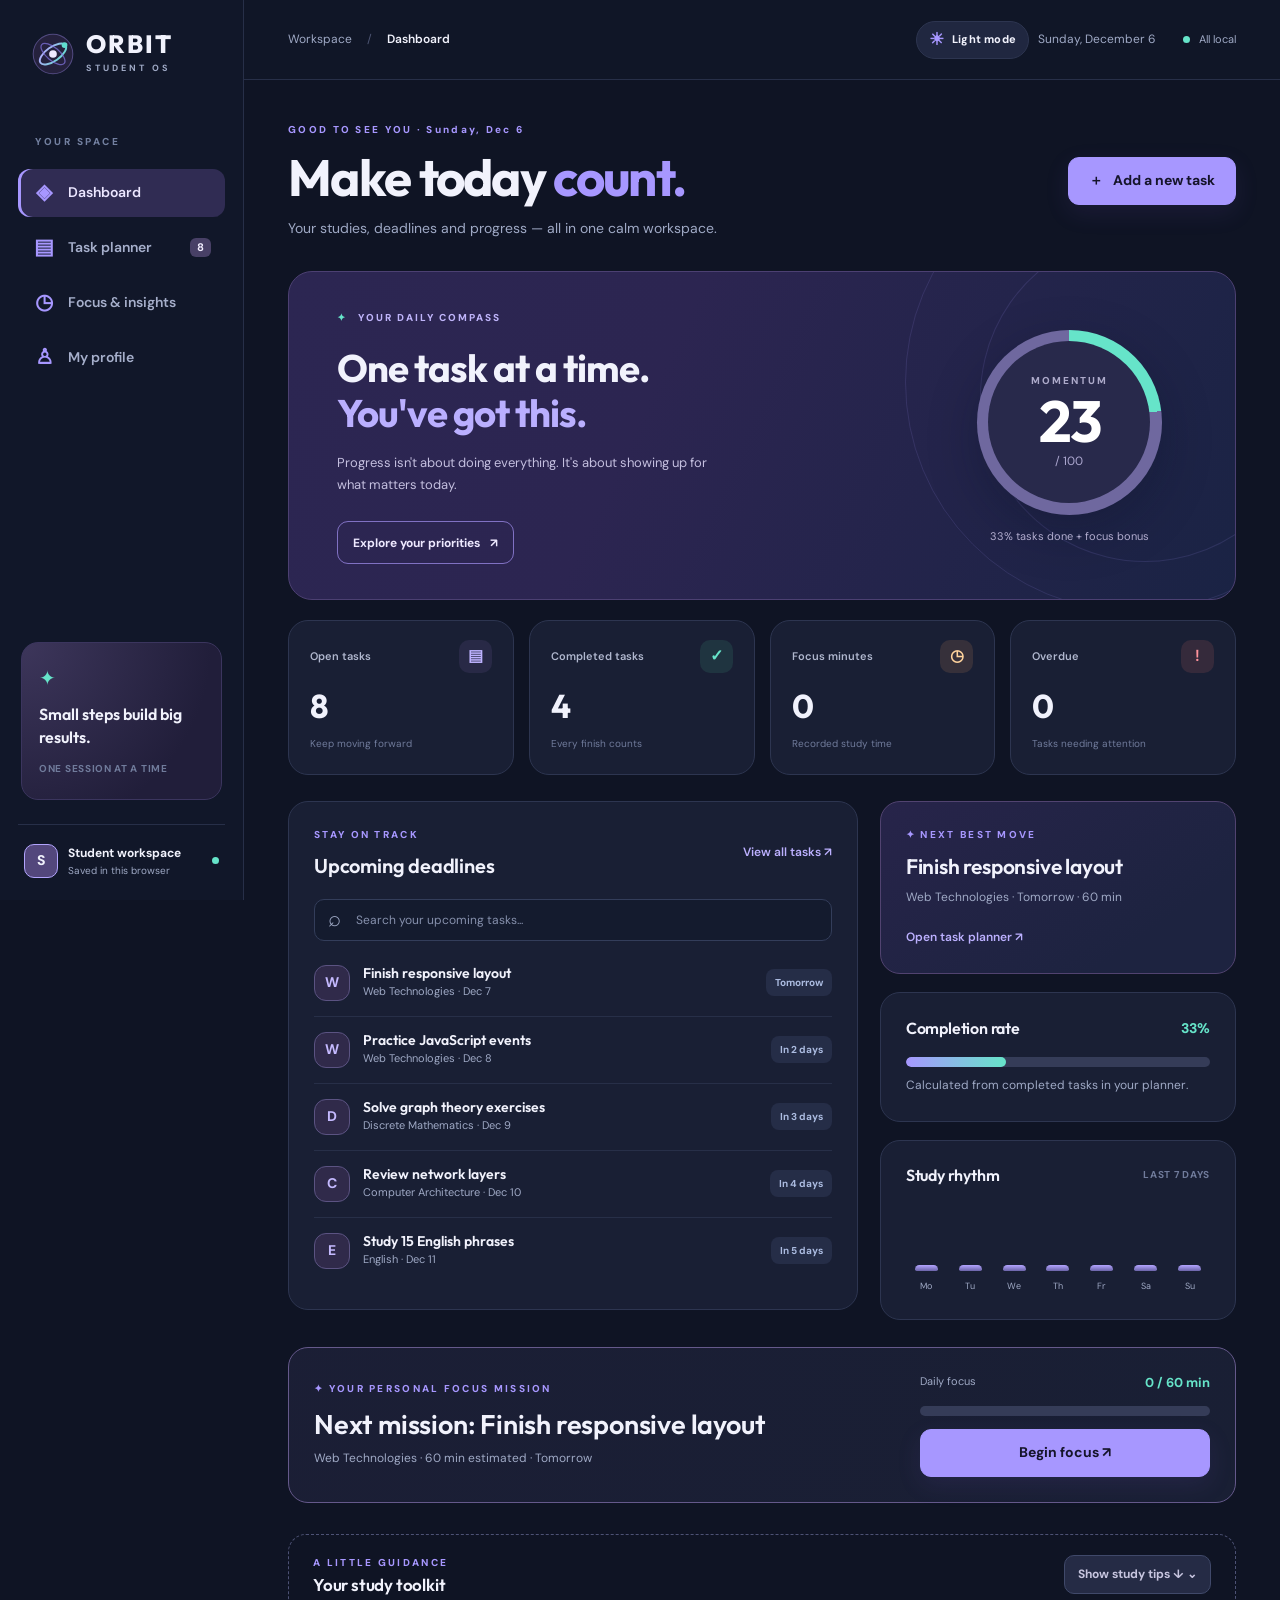
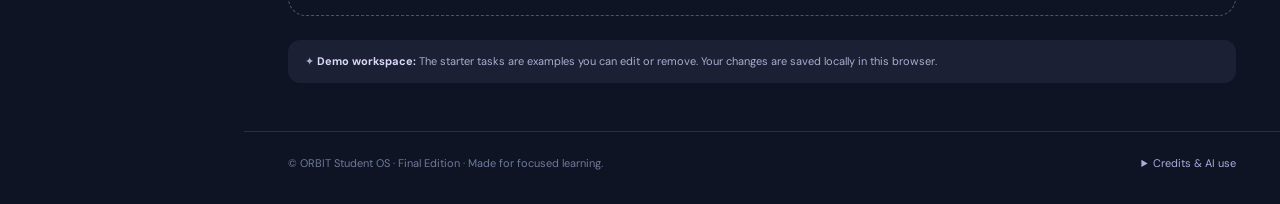
==== commit 121e2577: "Improve study tips button label" ====
--- a/index.html
+++ b/index.html
@@ -60,7 +60,7 @@
   </div>
 </div>
 <section class="panel mission-panel" aria-label="Your next focus mission"><div><p class="eyebrow">✦ YOUR PERSONAL FOCUS MISSION</p><h2 id="missionTitle">A little focus goes a long way.</h2><p class="helper-text" id="missionDetail">Choose your next task and begin a focused session.</p></div><div class="mission-right"><div class="mission-goal">Daily focus <strong id="missionGoalText">0 / 60 min</strong></div><div class="meter" role="progressbar" aria-label="Daily focus progress" id="missionGoalMeter" aria-valuemin="0" aria-valuemax="100" aria-valuenow="0"><div class="meter-fill" id="missionGoalBar"></div></div><a href="focus.html" id="missionFocusLink" class="primary-link">Begin focus ↗</a></div></section>
-<section class="tip-section"><div><p class="eyebrow">A LITTLE GUIDANCE</p><h2>Your study toolkit</h2></div><button type="button" class="subtle-button js-tips-toggle" aria-controls="dashboardTips" aria-expanded="false">3 tips for better focus <span aria-hidden="true">⌄</span></button><div class="tips-panel" id="dashboardTips" hidden><p>01 · Choose the most urgent task, not the easiest.</p><p>02 · Work in focused blocks; take short breaks between them.</p><p>03 · Mark tasks complete — the momentum score will change.</p></div></section>
+<section class="tip-section"><div><p class="eyebrow">A LITTLE GUIDANCE</p><h2>Your study toolkit</h2></div><button type="button" class="subtle-button js-tips-toggle" aria-controls="dashboardTips" aria-expanded="false">Show study tips ↓ <span aria-hidden="true">⌄</span></button><div class="tips-panel" id="dashboardTips" hidden><p>01 · Choose the most urgent task, not the easiest.</p><p>02 · Work in focused blocks; take short breaks between them.</p><p>03 · Mark tasks complete — the momentum score will change.</p></div></section>
 <div class="demo-note">✦ <strong>Demo workspace:</strong> The starter tasks are examples you can edit or remove. Your changes are saved locally in this browser.</div>
 
       </main>
